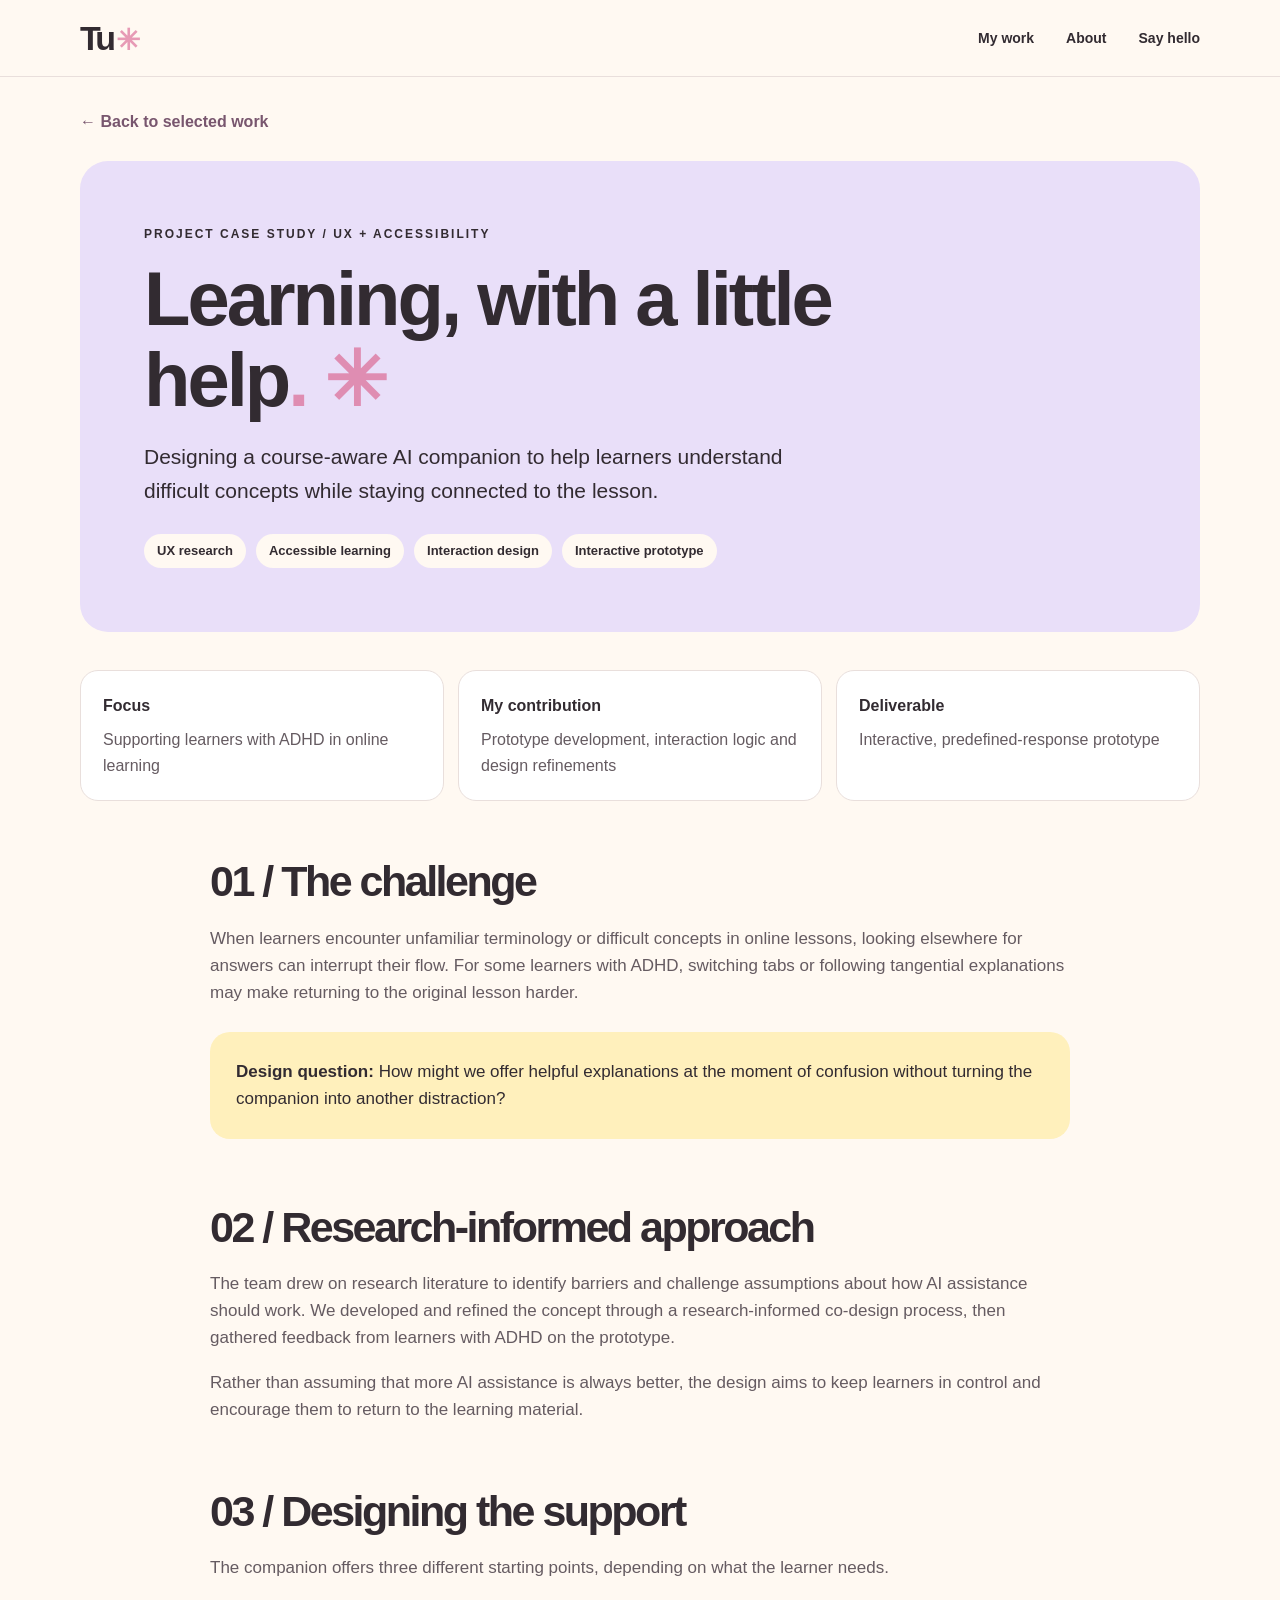
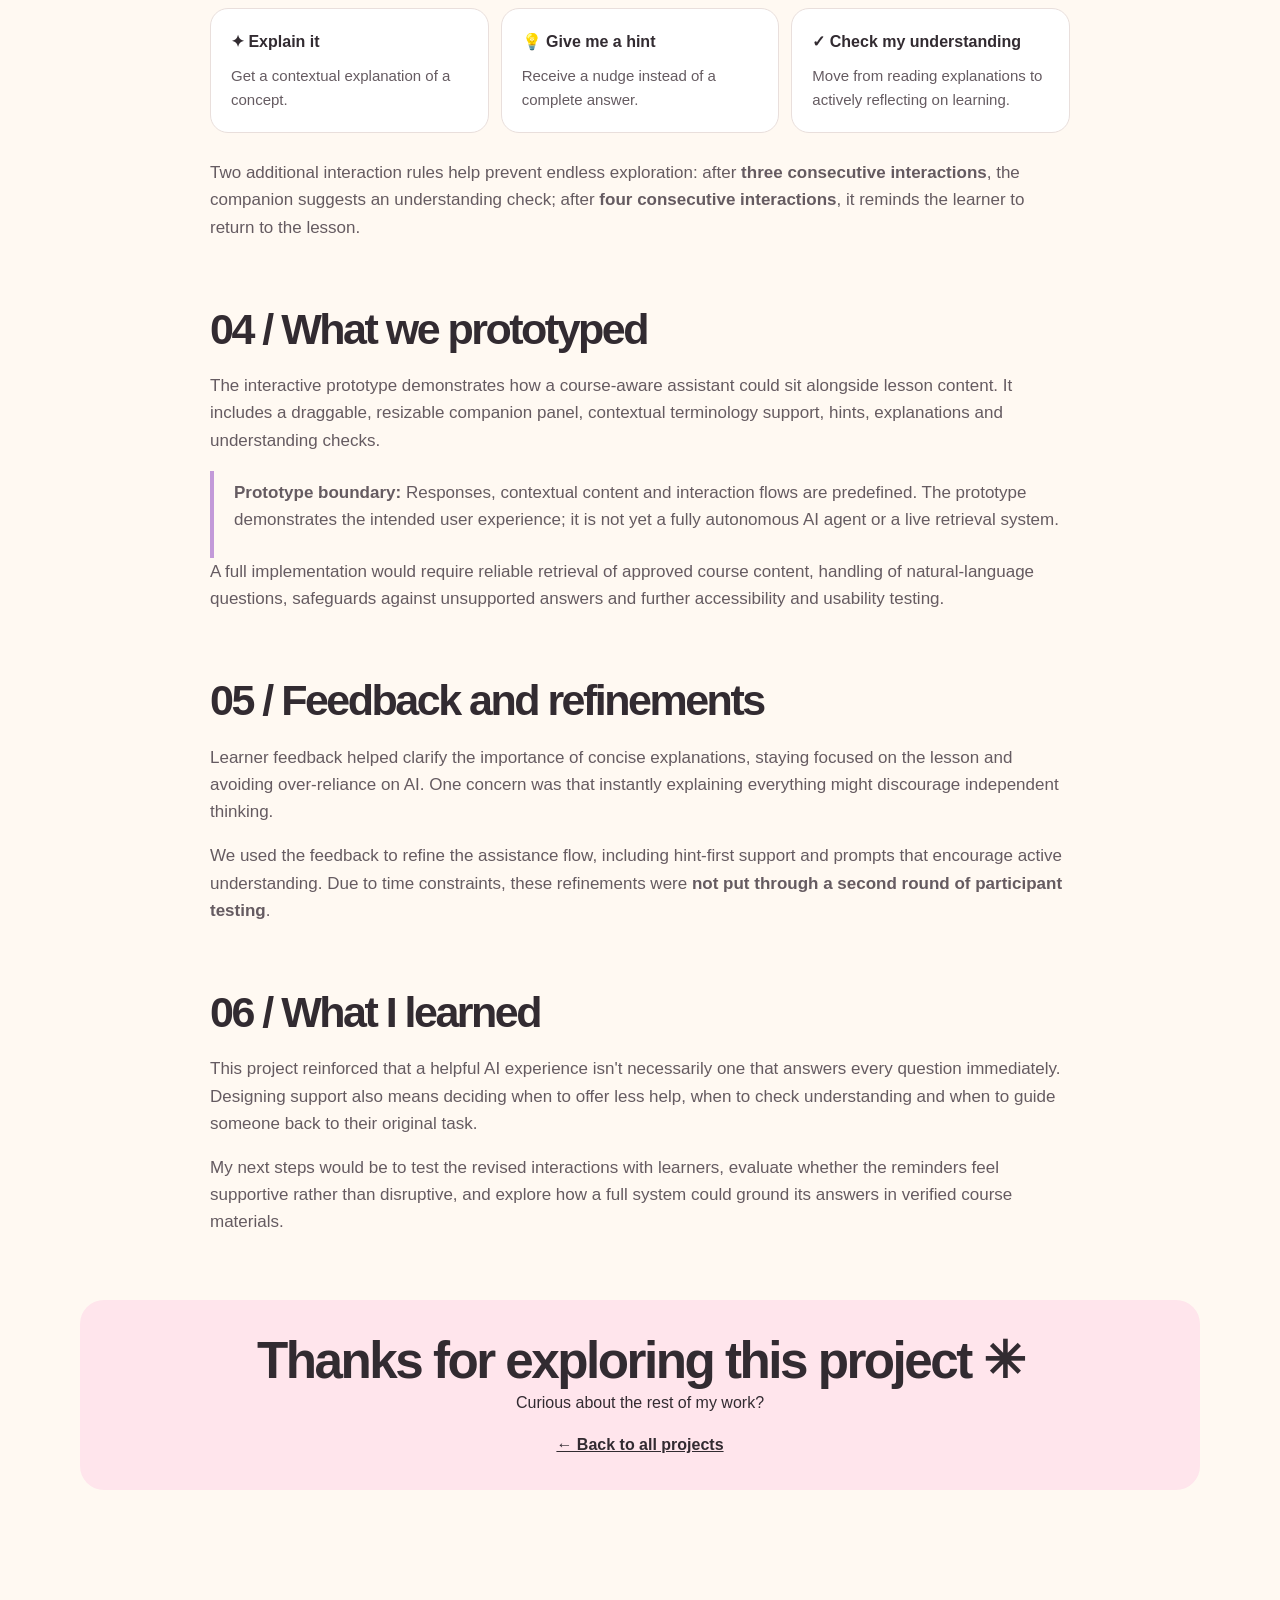
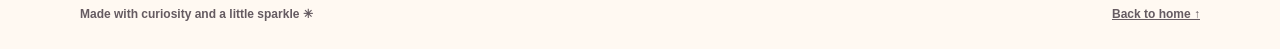
==== ai-learning-companion.html @ a4faad67 "Add AI Learning Companion case study page and update index with project link" ====
<!doctype html>
<html lang="en">

<head>
  <meta charset="utf-8">
  <meta name="viewport" content="width=device-width, initial-scale=1">
  <meta name="description" content="A case study of a course-aware AI learning companion prototype, exploring accessible learning support, hints and understanding checks.">
  <title>AI Learning Companion | Tu</title>
  <link rel="stylesheet" href="styles.css">
</head>

<body><a class="skip-link" href="#main">Skip to content</a>
  <header class="site-header">
    <nav class="nav container" aria-label="Main navigation"><a class="logo" href="index.html#home" aria-label="Tu, back to home">Tu<span class="logo-dot">✳</span></a>
      <div class="nav-links"><a href="index.html#work">My work</a><a href="index.html#about">About</a><a href="index.html#contact">Say hello</a></div>
    </nav>
  </header>
  <main id="main">
    <div class="container case-header"><a class="case-back" href="index.html#work">← Back to selected work</a>
      <div class="case-hero">
        <p class="case-kicker">PROJECT CASE STUDY / UX + ACCESSIBILITY</p>
        <h1>Learning, with a little help<span class="case-star">. ✳</span></h1>
        <p>Designing a course-aware AI companion to help learners understand difficult concepts while staying connected to the lesson.</p>
        <div class="case-tags"><span>UX research</span><span>Accessible learning</span><span>Interaction design</span><span>Interactive prototype</span></div>
      </div>
    </div>
    <div class="container case-main">
      <div class="case-facts">
        <div class="case-fact"><strong>Focus</strong>
          <p>Supporting learners with ADHD in online learning</p>
        </div>
        <div class="case-fact"><strong>My contribution</strong>
          <p>Prototype development, interaction logic and design refinements</p>
        </div>
        <div class="case-fact"><strong>Deliverable</strong>
          <p>Interactive, predefined-response prototype</p>
        </div>
      </div>
      <section class="case-section" aria-labelledby="problem">
        <h2 id="problem">01 / The challenge</h2>
        <p>When learners encounter unfamiliar terminology or difficult concepts in online lessons, looking elsewhere for answers can interrupt their flow. For some learners with ADHD, switching tabs or following tangential explanations may make returning to the original lesson harder.</p>
        <div class="case-callout">
          <p><strong>Design question:</strong> How might we offer helpful explanations at the moment of confusion without turning the companion into another distraction?</p>
        </div>
      </section>
      <section class="case-section" aria-labelledby="approach">
        <h2 id="approach">02 / Research-informed approach</h2>
        <p>The team drew on research literature to identify barriers and challenge assumptions about how AI assistance should work. We developed and refined the concept through a research-informed co-design process, then gathered feedback from learners with ADHD on the prototype.</p>
        <p>Rather than assuming that more AI assistance is always better, the design aims to keep learners in control and encourage them to return to the learning material.</p>
      </section>
      <section class="case-section" aria-labelledby="design">
        <h2 id="design">03 / Designing the support</h2>
        <p>The companion offers three different starting points, depending on what the learner needs.</p>
        <div class="case-steps">
          <div class="case-step"><b>✦ Explain it</b>
            <p>Get a contextual explanation of a concept.</p>
          </div>
          <div class="case-step"><b>💡 Give me a hint</b>
            <p>Receive a nudge instead of a complete answer.</p>
          </div>
          <div class="case-step"><b>✓ Check my understanding</b>
            <p>Move from reading explanations to actively reflecting on learning.</p>
          </div>
        </div>
        <p>Two additional interaction rules help prevent endless exploration: after <strong>three consecutive interactions</strong>, the companion suggests an understanding check; after <strong>four consecutive interactions</strong>, it reminds the learner to return to the lesson.</p>
      </section>
      <section class="case-section" aria-labelledby="prototype">
        <h2 id="prototype">04 / What we prototyped</h2>
        <p>The interactive prototype demonstrates how a course-aware assistant could sit alongside lesson content. It includes a draggable, resizable companion panel, contextual terminology support, hints, explanations and understanding checks.</p>
        <div class="case-notice">
          <p><strong>Prototype boundary:</strong> Responses, contextual content and interaction flows are predefined. The prototype demonstrates the intended user experience; it is not yet a fully autonomous AI agent or a live retrieval system.</p>
        </div>
        <p>A full implementation would require reliable retrieval of approved course content, handling of natural-language questions, safeguards against unsupported answers and further accessibility and usability testing.</p>
      </section>
      <section class="case-section" aria-labelledby="feedback">
        <h2 id="feedback">05 / Feedback and refinements</h2>
        <p>Learner feedback helped clarify the importance of concise explanations, staying focused on the lesson and avoiding over-reliance on AI. One concern was that instantly explaining everything might discourage independent thinking.</p>
        <p>We used the feedback to refine the assistance flow, including hint-first support and prompts that encourage active understanding. Due to time constraints, these refinements were <strong>not put through a second round of participant testing</strong>.</p>
      </section>
      <section class="case-section" aria-labelledby="reflection">
        <h2 id="reflection">06 / What I learned</h2>
        <p>This project reinforced that a helpful AI experience isn't necessarily one that answers every question immediately. Designing support also means deciding when to offer less help, when to check understanding and when to guide someone back to their original task.</p>
        <p>My next steps would be to test the revised interactions with learners, evaluate whether the reminders feel supportive rather than disruptive, and explore how a full system could ground its answers in verified course materials.</p>
      </section>
      <div class="case-next">
        <h2>Thanks for exploring this project ✳</h2>
        <p>Curious about the rest of my work?</p><a href="index.html#work">← Back to all projects</a>
      </div>
    </div>
  </main>
  <footer class="footer container"><span>Made with curiosity and a little sparkle ✳</span><a href="index.html#home">Back to home ↑</a></footer>
</body>

</html>
---- styles.css ----
:root {
    --ink: #322b31;
    --muted: #655b61;
    --cream: #fff9f2;
    --pink: #f5b8c9;
    --pink-light: #ffe5ec;
    --yellow: #f8dc82;
    --yellow-light: #fff0bc;
    --purple: #dcd2f5;
    --line: #e9dfdc;
    --shadow: 0 12px 28px rgba(66, 42, 50, .07);
    font-family: 'Trebuchet MS', Arial, sans-serif;
    color: var(--ink);
    background: var(--cream);
    scroll-behavior: smooth
}

* {
    box-sizing: border-box
}

body {
    margin: 0;
    line-height: 1.6
}

a {
    color: inherit
}

button {
    font: inherit
}

.container {
    width: min(1120px, calc(100% - 48px));
    margin-inline: auto
}

.skip-link {
    position: absolute;
    left: 12px;
    top: -60px;
    background: var(--ink);
    color: white;
    padding: 10px;
    z-index: 100
}

.skip-link:focus {
    top: 12px
}

:focus-visible {
    outline: 3px solid #7d58ba;
    outline-offset: 4px
}

.site-header {
    background: rgba(255, 249, 242, .96);
    border-bottom: 1px solid var(--line);
    position: sticky;
    top: 0;
    z-index: 20;
    backdrop-filter: blur(12px)
}

.nav {
    min-height: 76px;
    display: flex;
    align-items: center;
    justify-content: space-between
}

.logo {
    font-size: 34px;
    font-weight: 900;
    letter-spacing: -3px;
    text-decoration: none;
    line-height: 1
}

.logo-dot {
    color: #e79ab5;
    font-size: 29px;
    margin-left: 3px
}

.nav-links {
    display: flex;
    gap: 32px;
    align-items: center
}

.nav-links a {
    text-decoration: none;
    font-weight: 700;
    font-size: 14px
}

.nav-links a:hover,
.text-link:hover,
.social-links a:hover {
    color: #ae4c75
}

.menu-toggle {
    display: none;
    border: 0;
    background: transparent;
    padding: 10px;
    cursor: pointer
}

.menu-toggle span {
    display: block;
    width: 24px;
    height: 2px;
    background: var(--ink);
    margin: 5px
}

.hero {
    display: grid;
    grid-template-columns: 1.15fr .85fr;
    gap: 40px;
    align-items: center;
    padding-top: 35px;
    padding-bottom: 120px
}

.eyebrow {
    font-size: 12px;
    letter-spacing: 2px;
    font-weight: 900;
    margin: 0 0 22px
}

.sparkle {
    font-size: 22px;
    color: #e39caf;
    margin-right: 8px
}

h1,
h2,
h3,
p {
    margin-top: 0
}

h1,
h2 {
    line-height: 1.15;
    letter-spacing: -2.5px
}

h1 {
    font-size: clamp(43px, 5.4vw, 76px);
    margin-bottom: 25px
}

h2 {
    font-size: clamp(35px, 4vw, 55px);
    margin-bottom: 0
}

.highlight {
    position: relative;
    z-index: 0;
    white-space: nowrap
}

.highlight:before {
    content: '';
    position: absolute;
    inset: 50% -5px 0;
    z-index: -1;
    border-radius: 12px;
    transform: rotate(-2deg)
}

.highlight-pink:before {
    background: var(--pink)
}

.highlight-yellow:before {
    background: var(--yellow)
}

.hero-description {
    max-width: 540px;
    color: var(--muted);
    font-size: 18px;
    margin-bottom: 32px
}

.hero-actions {
    display: flex;
    align-items: center;
    gap: 28px;
    flex-wrap: wrap
}

.button {
    display: inline-flex;
    align-items: center;
    justify-content: center;
    gap: 16px;
    padding: 15px 23px;
    text-decoration: none;
    border-radius: 100px;
    font-weight: 900;
    font-size: 14px;
    transition: transform .2s, box-shadow .2s
}

.button:hover {
    transform: translateY(-3px);
    box-shadow: var(--shadow)
}

.button-primary {
    background: var(--ink);
    color: white
}

.text-link {
    font-weight: 800;
    text-underline-offset: 6px
}

.hero-art {
    height: 420px;
    position: relative;
    isolation: isolate
}

.art-blob {
    position: absolute;
    inset: 25px 35px 35px 45px;
    background: var(--pink-light);
    border-radius: 48% 52% 43% 57% / 52% 40% 60% 48%;
    transform: rotate(-12deg)
}

.art-card {
    position: absolute;
    box-shadow: 0 14px 30px #50313a19
}

.card-code {
    background: white;
    border: 2px solid var(--ink);
    border-radius: 17px;
    top: 100px;
    left: 6%;
    padding: 25px 20px;
    transform: rotate(-7deg);
    width: 82%;
    min-height: 165px;
    display: flex;
    flex-direction: column;
    justify-content: center;
    gap: 18px
}

.mini-label {
    font-size: 12px;
    color: var(--muted);
    letter-spacing: 1px
}

.code-line {
    font-size: clamp(23px, 3vw, 35px);
    font-weight: 900;
    letter-spacing: -1.5px
}

.code-line b {
    color: #bc7092
}

.card-smile {
    background: var(--yellow);
    border: 2px solid var(--ink);
    font-size: 53px;
    font-weight: 900;
    line-height: 1;
    right: 1%;
    top: 37px;
    transform: rotate(14deg);
    padding: 22px;
    border-radius: 22px
}

.art-sticker {
    position: absolute;
    font-size: 65px
}

.sticker-star {
    color: #c4a5ec;
    bottom: 24px;
    left: 30px
}

.sticker-heart {
    color: #e3a4b4;
    right: 20px;
    bottom: 48px;
    transform: rotate(17deg)
}

.art-caption {
    position: absolute;
    bottom: 3px;
    left: 90px;
    font-size: 12px;
    font-weight: 800;
    transform: rotate(-5deg)
}

.work-section {
    background: #fff3ef;
    padding: 80px 0 75px
}

.section-heading {
    display: flex;
    flex-direction: column;
    align-items: flex-start;
    gap: 12px;
    margin-bottom: 32px;
}

.section-heading .eyebrow {
    margin: 0;
}

.section-heading .section-description {
    max-width: 650px;
    color: var(--muted);
    margin: 0;
    line-height: 1.6;
}

.underline-swoosh {
    text-decoration: underline;
    text-decoration-color: var(--yellow);
    text-decoration-thickness: 12px;
    text-underline-offset: -5px
}

.title-star {
    color: #e5a0b7;
    margin-left: 14px
}

.project-grid {
    display: grid;
    grid-template-columns: repeat(2, minmax(0, 1fr));
    gap: 24px
}

.project-card {
    background: white;
    border: 1px solid #f0e1df;
    border-radius: 24px;
    overflow: hidden;
    box-shadow: var(--shadow);
    transition: transform .2s
}

.project-card:hover {
    transform: translateY(-5px)
}

.project-art {
    height: 185px;
    position: relative;
    display: grid;
    place-items: center;
    overflow: hidden
}

.art-learning {
    background: #e8ddfa
}

.art-deploy {
    background: #ffe5ad
}

.art-career {
    background: #ffdbe6
}

.art-store {
    background: #dfead7
}

.art-symbol {
    position: absolute;
    right: 25px;
    top: 3px;
    font-size: 70px;
    opacity: .65
}

.mock-window {
    background: #fff;
    border: 2px solid var(--ink);
    border-radius: 15px;
    width: 66%;
    height: 145px;
    transform: rotate(-5deg);
    padding: 13px;
    box-shadow: 9px 10px 0 #aa93d1
}

.mock-dots {
    display: flex;
    gap: 5px;
    margin-bottom: 12px
}

.mock-dots i {
    width: 7px;
    height: 7px;
    background: #eab7c6;
    border-radius: 50%
}

.mock-title {
    font-weight: 900;
    font-size: 14px;
    margin-bottom: 12px
}

.mock-bubble {
    background: #f9e3aa;
    border-radius: 10px;
    padding: 9px;
    font-size: 12px;
    font-weight: 700;
    margin-bottom: 10px
}

.mock-line {
    height: 7px;
    width: 90%;
    background: #e8e3e8;
    border-radius: 10px;
    margin-bottom: 6px
}

.mock-line.short {
    width: 65%
}

.pipeline {
    display: flex;
    align-items: center;
    gap: 8px;
    transform: rotate(-5deg)
}

.pipeline span {
    background: white;
    border: 2px solid var(--ink);
    border-radius: 13px;
    padding: 17px 13px;
    font-size: 15px;
    font-weight: 900;
    box-shadow: 5px 6px 0 #e5b968
}

.pipeline b {
    font-size: 24px
}

.pipeline-caption {
    position: absolute;
    bottom: 17px;
    font-size: 15px;
    font-weight: 800;
    transform: rotate(-4deg)
}

.resume-card {
    width: 195px;
    height: 170px;
    background: white;
    border: 2px solid var(--ink);
    border-radius: 13px;
    transform: rotate(7deg);
    box-shadow: -10px 10px 0 #efa5bb;
    padding: 20px
}

.resume-avatar {
    background: #e7d9f7;
    width: 40px;
    height: 40px;
    border-radius: 50%;
    text-align: center;
    font-size: 26px
}

.resume-lines {
    margin-top: 12px
}

.resume-lines i {
    display: block;
    background: #e7e0e5;
    height: 7px;
    border-radius: 4px;
    margin: 7px 0
}

.resume-lines i:nth-child(2) {
    width: 80%
}

.resume-lines i:nth-child(3) {
    width: 55%
}

.resume-pill {
    position: absolute;
    right: -35px;
    bottom: 17px;
    background: #fff1a9;
    padding: 6px 11px;
    border-radius: 20px;
    border: 1px solid var(--ink);
    font-size: 11px;
    font-weight: 800
}

.diagram {
    display: flex;
    flex-direction: column;
    align-items: center;
    gap: 0;
    transform: rotate(-5deg)
}

.diagram span {
    background: white;
    border: 2px solid #5c725b;
    border-radius: 8px;
    padding: 5px 26px;
    font-size: 13px;
    font-weight: 900
}

.diagram b {
    line-height: 1.3
}

.project-body {
    padding: 20px 22px 22px
}

.tags {
    display: flex;
    gap: 7px;
    flex-wrap: wrap;
    margin-bottom: 11px
}

.tags span {
    font-size: 11px;
    background: #fff0c4;
    border-radius: 20px;
    padding: 4px 9px;
    font-weight: 800
}

.project-body h3 {
    font-size: 22px;
    line-height: 1.3;
    margin-bottom: 10px;
    letter-spacing: -.6px
}

.project-body>p {
    color: var(--muted);
    font-size: 14px;
    margin-bottom: 12px
}

.project-body .project-note {
    font-size: 11px;
    color: #846d7a;
    margin-bottom: 0;
    font-weight: 800
}

.work-footnote {
    text-align: center;
    font-size: 13px;
    color: var(--muted);
    margin: 28px 0 0
}

.about-section {
    display: grid;
    grid-template-columns: .8fr 1.2fr;
    gap: 100px;
    align-items: center;
    padding-top: 130px;
    padding-bottom: 130px
}

.about-art {
    min-height: 350px;
    display: grid;
    place-items: center;
    position: relative
}

.about-circle {
    height: 310px;
    width: 310px;
    border-radius: 50%;
    background: var(--yellow-light);
    border: 2px dashed #d6b766;
    display: flex;
    align-items: center;
    justify-content: center;
    transform: rotate(-12deg);
    position: relative
}

.about-circle>span {
    font-size: 56px;
    font-weight: 900;
    line-height: 1.1;
    letter-spacing: -3px
}

.about-circle>b {
    position: absolute;
    right: 30px;
    top: 18px;
    font-size: 60px;
    color: #e2a0ba
}

.about-tape {
    position: absolute;
    bottom: 15px;
    right: 0;
    background: var(--pink);
    padding: 9px 20px;
    transform: rotate(7deg);
    font-weight: 800;
    font-size: 13px
}

.about-copy h2 {
    margin-bottom: 25px
}

.about-copy>p:not(.eyebrow) {
    color: var(--muted);
    font-size: 16px;
    margin-bottom: 17px
}

.interest-list {
    display: flex;
    gap: 10px;
    flex-wrap: wrap;
    margin-top: 25px
}

.interest-list span {
    padding: 8px 12px;
    background: #fff0c4;
    border-radius: 20px;
    font-weight: 800;
    font-size: 12px
}

.interest-list span:nth-child(even) {
    background: #ffe0e9
}

.contact-section {
    background: var(--yellow);
    padding: 85px 0
}

.contact-inner {
    display: flex;
    justify-content: space-between;
    align-items: center;
    gap: 40px
}

.contact-inner h2 {
    font-size: clamp(31px, 3.5vw, 48px);
    margin-bottom: 20px
}

.contact-inner h2 em {
    font-style: normal;
    text-decoration: underline;
    text-decoration-color: #e79bb3;
    text-decoration-thickness: 9px;
    text-underline-offset: -2px
}

.contact-inner p:not(.eyebrow) {
    color: #534b42
}

.contact-actions {
    min-width: 240px
}

.social-links {
    display: flex;
    gap: 20px;
    margin-top: 20px
}

.social-links a {
    font-weight: 900;
    font-size: 14px;
    text-underline-offset: 4px
}

.placeholder-warning {
    max-width: 260px;
    font-size: 11px;
    margin-top: 15px
}

.footer {
    display: flex;
    justify-content: space-between;
    gap: 20px;
    padding-top: 25px;
    padding-bottom: 25px;
    font-size: 12px;
    font-weight: 800;
    color: var(--muted)
}

@media(max-width:850px) {
    .hero {
        grid-template-columns: 1fr;
        padding-top: 70px;
        padding-bottom: 75px
    }

    .hero-art {
        height: 320px;
        max-width: 440px;
        width: 100%;
        margin: auto
    }

    .card-code {
        top: 70px
    }

    .section-heading {
        align-items: start;
        flex-direction: column;
        gap: 12px
    }

    .about-section {
        gap: 35px
    }

    .about-circle {
        height: 240px;
        width: 240px
    }

    .about-circle>span {
        font-size: 44px
    }

    .about-art {
        min-height: 280px
    }
}

@media(max-width:620px) {
    .container {
        width: min(100% - 32px, 1120px)
    }

    .nav {
        min-height: 65px
    }

    .menu-toggle {
        display: block
    }

    .nav-links {
        display: none;
        position: absolute;
        top: 65px;
        left: 0;
        right: 0;
        background: var(--cream);
        border-bottom: 1px solid var(--line);
        padding: 18px 24px;
        flex-direction: column;
        align-items: stretch;
        gap: 18px
    }

    .nav-links.open {
        display: flex
    }

    .hero {
        gap: 0;
        padding-top: 60px
    }

    .hero-description {
        font-size: 16px
    }

    .hero-art {
        height: 290px
    }

    .card-code {
        left: 7%;
        top: 65px;
        min-height: 130px;
        padding: 16px
    }

    .card-smile {
        font-size: 36px;
        right: 5%;
        top: 28px
    }

    .art-sticker {
        font-size: 45px
    }

    .work-section {
        padding: 70px 0
    }

    .project-grid {
        grid-template-columns: 1fr
    }

    .project-art {
        height: 185px
    }

    .about-section {
        grid-template-columns: 1fr;
        padding-top: 70px;
        padding-bottom: 80px
    }

    .about-art {
        min-height: 255px;
        order: 2
    }

    .about-copy {
        order: 1
    }

    .contact-section {
        padding: 65px 0
    }

    .contact-inner {
        flex-direction: column;
        align-items: start
    }

    .footer {
        flex-direction: column;
        gap: 4px
    }

    h1 {
        letter-spacing: -2px
    }

    h2 {
        letter-spacing: -1.5px
    }
}

@media(prefers-reduced-motion:reduce) {

    *,
    *:before,
    *:after {
        scroll-behavior: auto !important;
        transition: none !important;
        animation: none !important
    }
}

/* Case study navigation and accessible project link */
#work {
    /* scroll-margin-top: 105px; */
}

.project-title-link {
    color: inherit;
    text-decoration: none;
}

.project-title-link:hover,
.project-title-link:focus-visible {
    color: #9c5275;
    text-decoration: underline;
    text-underline-offset: 5px;
}

.case-header {
    padding: 32px 0 0;
}

.case-back {
    display: inline-block;
    color: #78566e;
    font-weight: 800;
    text-decoration: none;
    margin-bottom: 26px;
}

.case-back:hover {
    text-decoration: underline;
}

.case-hero {
    background: #e9dff9;
    border-radius: 28px;
    padding: clamp(28px, 5vw, 66px);
    position: relative;
    overflow: hidden;
}

.case-hero h1 {
    max-width: 780px;
    font-size: clamp(40px, 6vw, 76px);
    line-height: 1.07;
    letter-spacing: -3px;
    margin: 14px 0 20px;
}

.case-hero p {
    max-width: 690px;
    font-size: clamp(16px, 2vw, 21px);
}

.case-kicker {
    font-size: 12px !important;
    font-weight: 900;
    letter-spacing: 2px;
}

.case-star {
    color: #df8db2;
}

.case-tags {
    display: flex;
    flex-wrap: wrap;
    gap: 10px;
    margin-top: 26px;
}

.case-tags span {
    background: #fff9f2;
    border-radius: 30px;
    padding: 7px 13px;
    font-size: 13px;
    font-weight: 800;
}

.case-main {
    padding: 38px 0 90px;
}

.case-facts {
    display: grid;
    grid-template-columns: repeat(3, minmax(0, 1fr));
    gap: 14px;
    margin-bottom: 56px;
}

.case-fact {
    border: 1px solid var(--line);
    background: white;
    border-radius: 18px;
    padding: 22px;
}

.case-fact strong {
    display: block;
    margin-bottom: 8px;
}

.case-fact p {
    margin: 0;
    color: var(--muted);
}

.case-section {
    max-width: 860px;
    margin: 0 auto 64px;
}

.case-section h2 {
    font-size: clamp(30px, 4vw, 43px);
    margin: 0 0 18px;
}

.case-section p {
    color: var(--muted);
    font-size: 17px;
}

.case-section ul {
    color: var(--muted);
    padding-left: 24px;
}

.case-section li {
    margin: 9px 0;
}

.case-callout {
    background: #fff0bc;
    border-radius: 20px;
    padding: 26px;
    margin: 26px 0;
}

.case-callout p {
    margin: 0;
    color: var(--ink);
}

.case-steps {
    display: grid;
    grid-template-columns: repeat(3, minmax(0, 1fr));
    gap: 12px;
    margin: 26px 0;
}

.case-step {
    background: #fff;
    border: 1px solid var(--line);
    border-radius: 18px;
    padding: 20px;
}

.case-step b {
    display: block;
    margin-bottom: 10px;
}

.case-step p {
    font-size: 15px;
    margin: 0;
}

.case-notice {
    border-left: 4px solid #c39ad9;
    padding: 8px 0 8px 20px;
}

.case-next {
    background: #ffe5ec;
    border-radius: 24px;
    padding: 32px;
    text-align: center;
}

.case-next a {
    color: var(--ink);
    font-weight: 900;
}

@media(max-width:680px) {

    .case-facts,
    .case-steps {
        grid-template-columns: 1fr;
    }

    .case-hero h1 {
        letter-spacing: -1.5px;
    }

    .case-main {
        padding-top: 24px;
    }
}
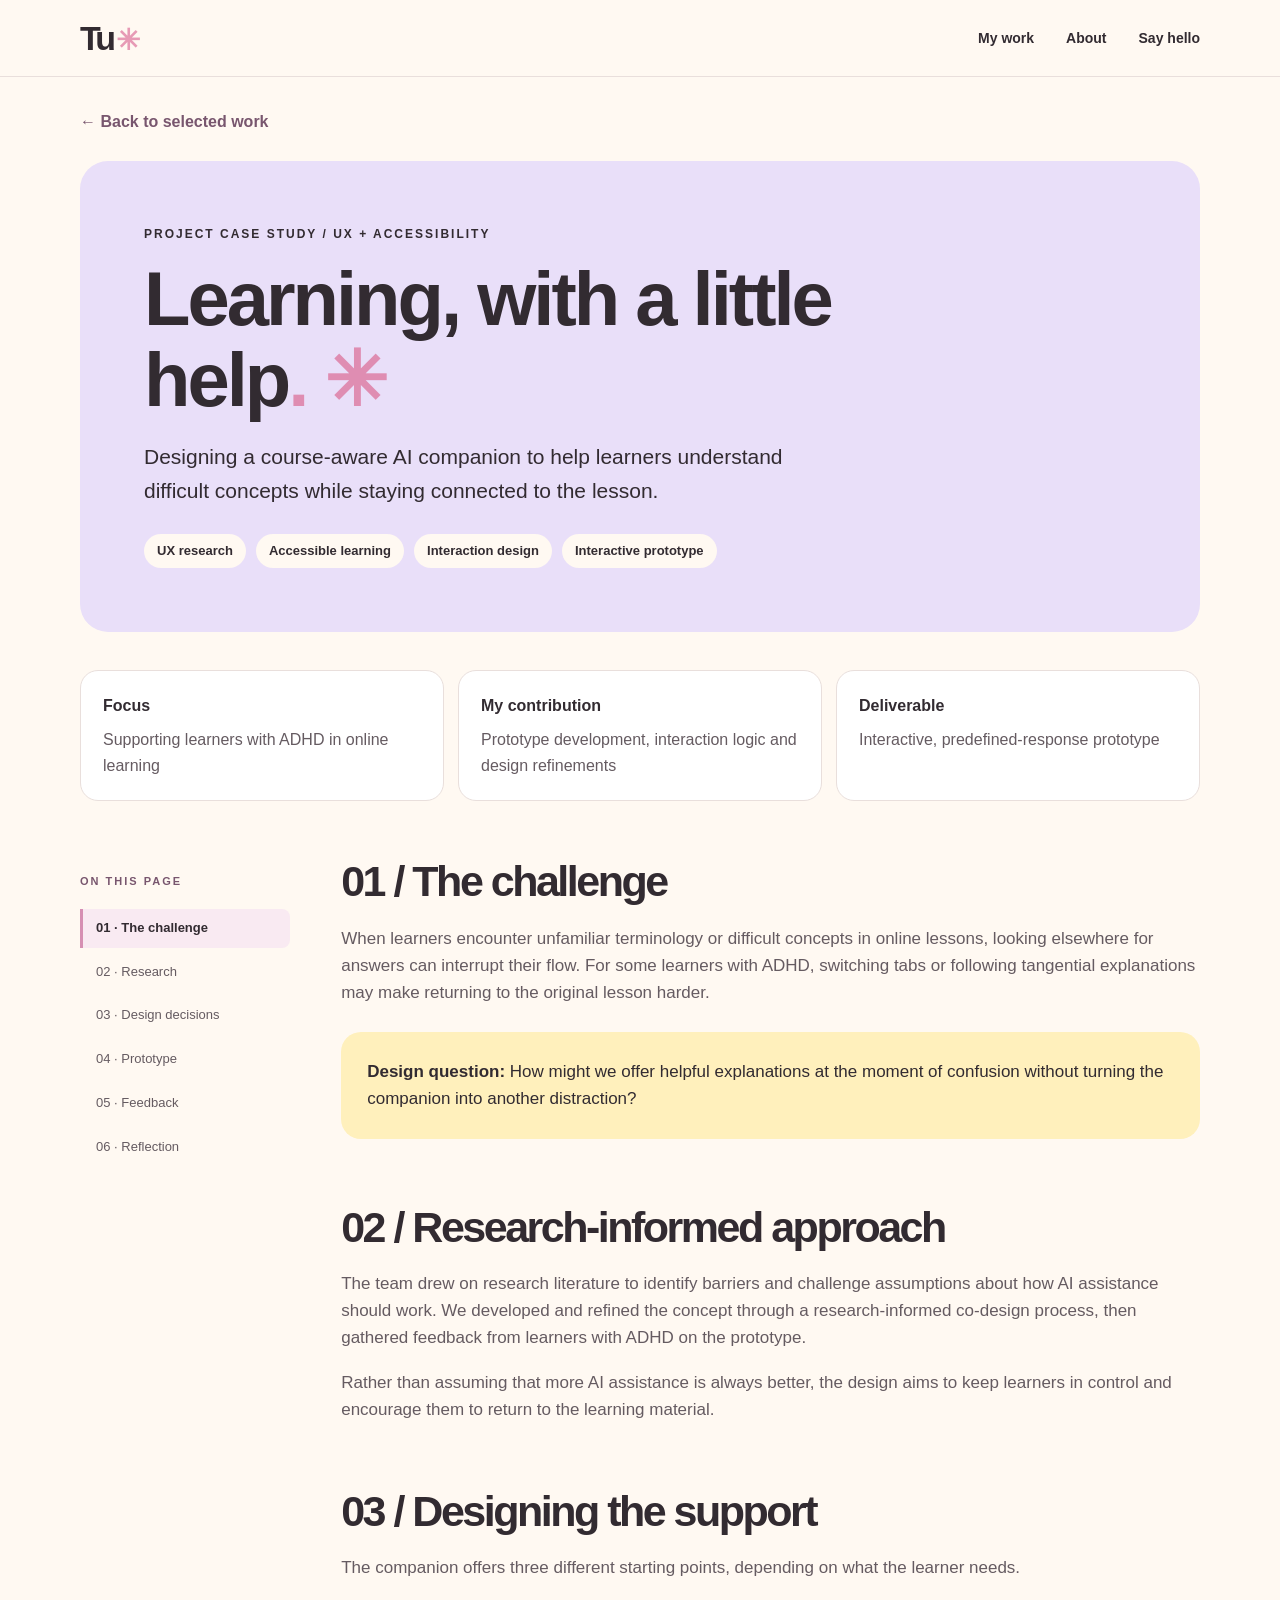
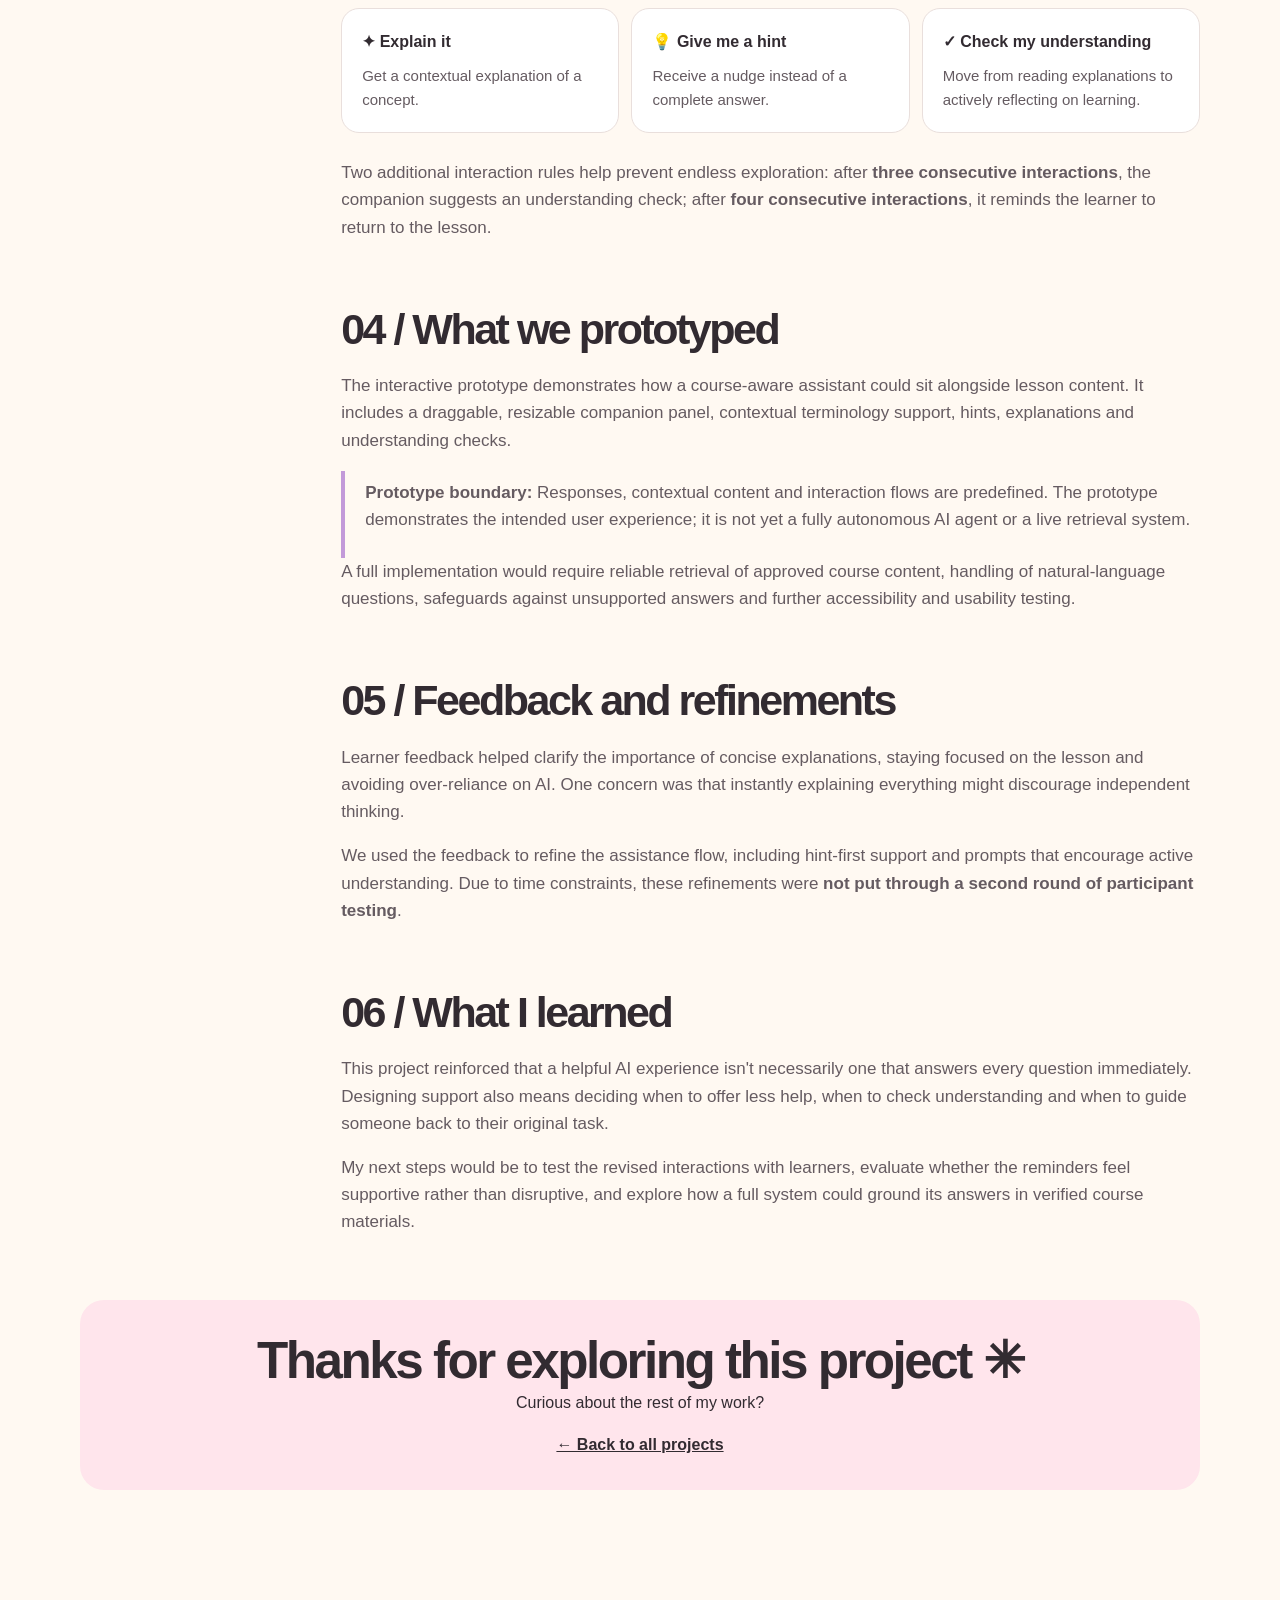
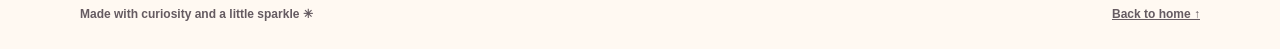
==== commit 851ee924: "Add case study navigation functionality and styles" ====
--- a/ai-learning-companion.html
+++ b/ai-learning-companion.html
@@ -36,59 +36,77 @@
           <p>Interactive, predefined-response prototype</p>
         </div>
       </div>
-      <section class="case-section" aria-labelledby="problem">
-        <h2 id="problem">01 / The challenge</h2>
-        <p>When learners encounter unfamiliar terminology or difficult concepts in online lessons, looking elsewhere for answers can interrupt their flow. For some learners with ADHD, switching tabs or following tangential explanations may make returning to the original lesson harder.</p>
-        <div class="case-callout">
-          <p><strong>Design question:</strong> How might we offer helpful explanations at the moment of confusion without turning the companion into another distraction?</p>
+      <div class="case-reading-layout">
+        <aside class="case-toc" aria-label="On this page">
+          <p class="case-toc-title">ON THIS PAGE</p>
+          <nav aria-label="Case study sections"><a href="#problem">01 · The challenge</a><a href="#approach">02 · Research</a><a href="#design">03 · Design decisions</a><a href="#prototype">04 · Prototype</a><a href="#feedback">05 · Feedback</a><a href="#reflection">06 · Reflection</a></nav>
+        </aside>
+        <div class="case-reading-content">
+          <div class="case-mobile-jump"><label for="case-jump">Jump to section</label><select id="case-jump">
+              <option value="">Choose a section…</option>
+              <option value="problem">01 · The challenge</option>
+              <option value="approach">02 · Research</option>
+              <option value="design">03 · Design decisions</option>
+              <option value="prototype">04 · Prototype</option>
+              <option value="feedback">05 · Feedback</option>
+              <option value="reflection">06 · Reflection</option>
+            </select></div>
+          <section class="case-section" aria-labelledby="problem">
+            <h2 id="problem">01 / The challenge</h2>
+            <p>When learners encounter unfamiliar terminology or difficult concepts in online lessons, looking elsewhere for answers can interrupt their flow. For some learners with ADHD, switching tabs or following tangential explanations may make returning to the original lesson harder.</p>
+            <div class="case-callout">
+              <p><strong>Design question:</strong> How might we offer helpful explanations at the moment of confusion without turning the companion into another distraction?</p>
+            </div>
+          </section>
+          <section class="case-section" aria-labelledby="approach">
+            <h2 id="approach">02 / Research-informed approach</h2>
+            <p>The team drew on research literature to identify barriers and challenge assumptions about how AI assistance should work. We developed and refined the concept through a research-informed co-design process, then gathered feedback from learners with ADHD on the prototype.</p>
+            <p>Rather than assuming that more AI assistance is always better, the design aims to keep learners in control and encourage them to return to the learning material.</p>
+          </section>
+          <section class="case-section" aria-labelledby="design">
+            <h2 id="design">03 / Designing the support</h2>
+            <p>The companion offers three different starting points, depending on what the learner needs.</p>
+            <div class="case-steps">
+              <div class="case-step"><b>✦ Explain it</b>
+                <p>Get a contextual explanation of a concept.</p>
+              </div>
+              <div class="case-step"><b>💡 Give me a hint</b>
+                <p>Receive a nudge instead of a complete answer.</p>
+              </div>
+              <div class="case-step"><b>✓ Check my understanding</b>
+                <p>Move from reading explanations to actively reflecting on learning.</p>
+              </div>
+            </div>
+            <p>Two additional interaction rules help prevent endless exploration: after <strong>three consecutive interactions</strong>, the companion suggests an understanding check; after <strong>four consecutive interactions</strong>, it reminds the learner to return to the lesson.</p>
+          </section>
+          <section class="case-section" aria-labelledby="prototype">
+            <h2 id="prototype">04 / What we prototyped</h2>
+            <p>The interactive prototype demonstrates how a course-aware assistant could sit alongside lesson content. It includes a draggable, resizable companion panel, contextual terminology support, hints, explanations and understanding checks.</p>
+            <div class="case-notice">
+              <p><strong>Prototype boundary:</strong> Responses, contextual content and interaction flows are predefined. The prototype demonstrates the intended user experience; it is not yet a fully autonomous AI agent or a live retrieval system.</p>
+            </div>
+            <p>A full implementation would require reliable retrieval of approved course content, handling of natural-language questions, safeguards against unsupported answers and further accessibility and usability testing.</p>
+          </section>
+          <section class="case-section" aria-labelledby="feedback">
+            <h2 id="feedback">05 / Feedback and refinements</h2>
+            <p>Learner feedback helped clarify the importance of concise explanations, staying focused on the lesson and avoiding over-reliance on AI. One concern was that instantly explaining everything might discourage independent thinking.</p>
+            <p>We used the feedback to refine the assistance flow, including hint-first support and prompts that encourage active understanding. Due to time constraints, these refinements were <strong>not put through a second round of participant testing</strong>.</p>
+          </section>
+          <section class="case-section" aria-labelledby="reflection">
+            <h2 id="reflection">06 / What I learned</h2>
+            <p>This project reinforced that a helpful AI experience isn't necessarily one that answers every question immediately. Designing support also means deciding when to offer less help, when to check understanding and when to guide someone back to their original task.</p>
+            <p>My next steps would be to test the revised interactions with learners, evaluate whether the reminders feel supportive rather than disruptive, and explore how a full system could ground its answers in verified course materials.</p>
+          </section>
         </div>
-      </section>
-      <section class="case-section" aria-labelledby="approach">
-        <h2 id="approach">02 / Research-informed approach</h2>
-        <p>The team drew on research literature to identify barriers and challenge assumptions about how AI assistance should work. We developed and refined the concept through a research-informed co-design process, then gathered feedback from learners with ADHD on the prototype.</p>
-        <p>Rather than assuming that more AI assistance is always better, the design aims to keep learners in control and encourage them to return to the learning material.</p>
-      </section>
-      <section class="case-section" aria-labelledby="design">
-        <h2 id="design">03 / Designing the support</h2>
-        <p>The companion offers three different starting points, depending on what the learner needs.</p>
-        <div class="case-steps">
-          <div class="case-step"><b>✦ Explain it</b>
-            <p>Get a contextual explanation of a concept.</p>
-          </div>
-          <div class="case-step"><b>💡 Give me a hint</b>
-            <p>Receive a nudge instead of a complete answer.</p>
-          </div>
-          <div class="case-step"><b>✓ Check my understanding</b>
-            <p>Move from reading explanations to actively reflecting on learning.</p>
-          </div>
-        </div>
-        <p>Two additional interaction rules help prevent endless exploration: after <strong>three consecutive interactions</strong>, the companion suggests an understanding check; after <strong>four consecutive interactions</strong>, it reminds the learner to return to the lesson.</p>
-      </section>
-      <section class="case-section" aria-labelledby="prototype">
-        <h2 id="prototype">04 / What we prototyped</h2>
-        <p>The interactive prototype demonstrates how a course-aware assistant could sit alongside lesson content. It includes a draggable, resizable companion panel, contextual terminology support, hints, explanations and understanding checks.</p>
-        <div class="case-notice">
-          <p><strong>Prototype boundary:</strong> Responses, contextual content and interaction flows are predefined. The prototype demonstrates the intended user experience; it is not yet a fully autonomous AI agent or a live retrieval system.</p>
-        </div>
-        <p>A full implementation would require reliable retrieval of approved course content, handling of natural-language questions, safeguards against unsupported answers and further accessibility and usability testing.</p>
-      </section>
-      <section class="case-section" aria-labelledby="feedback">
-        <h2 id="feedback">05 / Feedback and refinements</h2>
-        <p>Learner feedback helped clarify the importance of concise explanations, staying focused on the lesson and avoiding over-reliance on AI. One concern was that instantly explaining everything might discourage independent thinking.</p>
-        <p>We used the feedback to refine the assistance flow, including hint-first support and prompts that encourage active understanding. Due to time constraints, these refinements were <strong>not put through a second round of participant testing</strong>.</p>
-      </section>
-      <section class="case-section" aria-labelledby="reflection">
-        <h2 id="reflection">06 / What I learned</h2>
-        <p>This project reinforced that a helpful AI experience isn't necessarily one that answers every question immediately. Designing support also means deciding when to offer less help, when to check understanding and when to guide someone back to their original task.</p>
-        <p>My next steps would be to test the revised interactions with learners, evaluate whether the reminders feel supportive rather than disruptive, and explore how a full system could ground its answers in verified course materials.</p>
-      </section>
+      </div>
       <div class="case-next">
         <h2>Thanks for exploring this project ✳</h2>
         <p>Curious about the rest of my work?</p><a href="index.html#work">← Back to all projects</a>
       </div>
     </div>
   </main>
-  <footer class="footer container"><span>Made with curiosity and a little sparkle ✳</span><a href="index.html#home">Back to home ↑</a></footer>
+  <footer class="footer container"><span>Made with curiosity and a little sparkle ✳</span><a href="index.html#home">Back to home ↑</a></footer><a class="case-to-top" href="#main" aria-label="Back to top" title="Back to top">↑</a>
+  <script src="case-navigation.js" defer></script>
 </body>
 
 </html>
--- a/styles.css
+++ b/styles.css
@@ -323,7 +323,7 @@
 
 .work-section {
     background: #fff3ef;
-    padding: 80px 0 75px
+    padding: 68px 0 75px
 }
 
 .section-heading {
@@ -919,7 +919,7 @@
 
 /* Case study navigation and accessible project link */
 #work {
-    /* scroll-margin-top: 105px; */
+    scroll-margin-top: 105px;
 }
 
 .project-title-link {
@@ -1115,4 +1115,161 @@
     .case-main {
         padding-top: 24px;
     }
+}
+
+
+/* Case study: sticky contents navigation and back-to-top */
+.case-reading-layout {
+    display: grid;
+    grid-template-columns: 210px minmax(0, 1fr);
+    gap: clamp(28px, 4vw, 64px);
+    align-items: start;
+}
+
+.case-reading-content {
+    min-width: 0;
+}
+
+.case-reading-content .case-section {
+    max-width: none;
+    margin-left: 0;
+    margin-right: 0;
+}
+
+.case-toc {
+    position: sticky;
+    top: 105px;
+    padding: 16px 0 20px;
+}
+
+.case-toc-title {
+    font-size: 11px;
+    letter-spacing: 2px;
+    font-weight: 900;
+    color: #78566e;
+    margin: 0 0 18px;
+}
+
+.case-toc nav {
+    display: flex;
+    flex-direction: column;
+    gap: 5px;
+}
+
+.case-toc a {
+    display: block;
+    border-left: 3px solid transparent;
+    border-radius: 0 8px 8px 0;
+    padding: 10px 9px 10px 13px;
+    font-size: 13px;
+    line-height: 1.45;
+    text-decoration: none;
+    color: var(--muted);
+    transition: background .2s, color .2s, border-color .2s;
+}
+
+.case-toc a:hover,
+.case-toc a:focus-visible {
+    background: #f8edf5;
+    color: var(--ink);
+}
+
+.case-toc a.active {
+    border-left-color: #d68fb3;
+    background: #f9eaf2;
+    color: var(--ink);
+    font-weight: 800;
+}
+
+.case-reading-content .case-section h2 {
+    scroll-margin-top: 110px;
+}
+
+.case-to-top {
+    position: fixed;
+    right: 26px;
+    bottom: 26px;
+    z-index: 30;
+    width: 46px;
+    height: 46px;
+    border-radius: 50%;
+    background: #f5d5e4;
+    color: var(--ink);
+    border: 1px solid #e9b7cd;
+    box-shadow: 0 8px 22px #322b3122;
+    display: grid;
+    place-items: center;
+    font-size: 25px;
+    font-weight: 800;
+    text-decoration: none;
+    opacity: 0;
+    visibility: hidden;
+    transform: translateY(10px);
+    transition: opacity .2s, transform .2s, visibility .2s;
+}
+
+.case-to-top.visible {
+    opacity: 1;
+    visibility: visible;
+    transform: translateY(0);
+}
+
+.case-to-top:hover {
+    background: #eec2d7;
+}
+
+.case-to-top:focus-visible {
+    outline: 3px solid #875a96;
+    outline-offset: 3px;
+}
+
+.case-mobile-jump {
+    display: none;
+}
+
+@media (max-width:850px) {
+    .case-reading-layout {
+        display: block;
+    }
+
+    .case-toc {
+        display: none;
+    }
+
+    .case-mobile-jump {
+        display: flex;
+        flex-direction: column;
+        gap: 7px;
+        margin-bottom: 35px;
+    }
+
+    .case-mobile-jump label {
+        font-size: 12px;
+        font-weight: 800;
+        letter-spacing: 1px;
+        color: #78566e;
+    }
+
+    .case-mobile-jump select {
+        width: 100%;
+        padding: 12px 14px;
+        border-radius: 12px;
+        border: 1px solid var(--line);
+        background: white;
+        color: var(--ink);
+        font: inherit;
+    }
+
+    .case-to-top {
+        right: 16px;
+        bottom: 18px;
+    }
+}
+
+@media (prefers-reduced-motion:reduce) {
+
+    .case-toc a,
+    .case-to-top {
+        transition: none;
+    }
 }
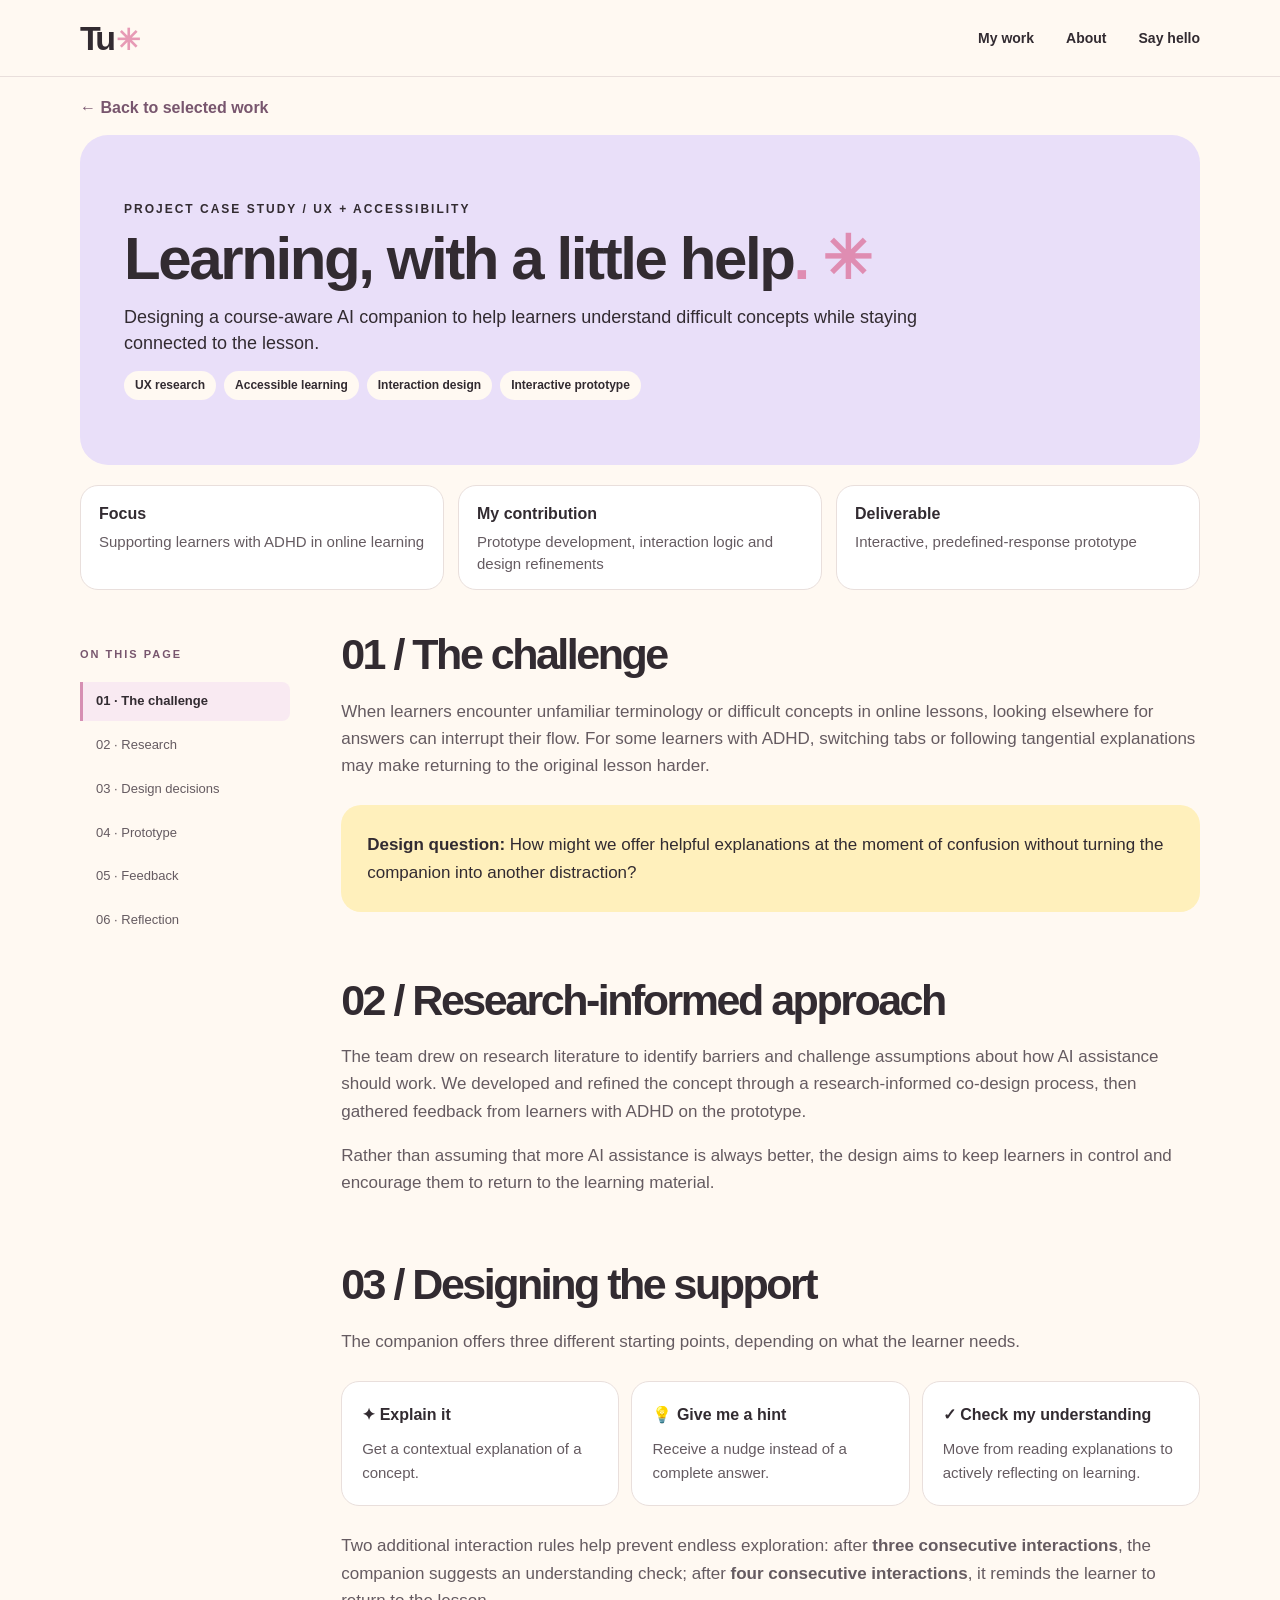
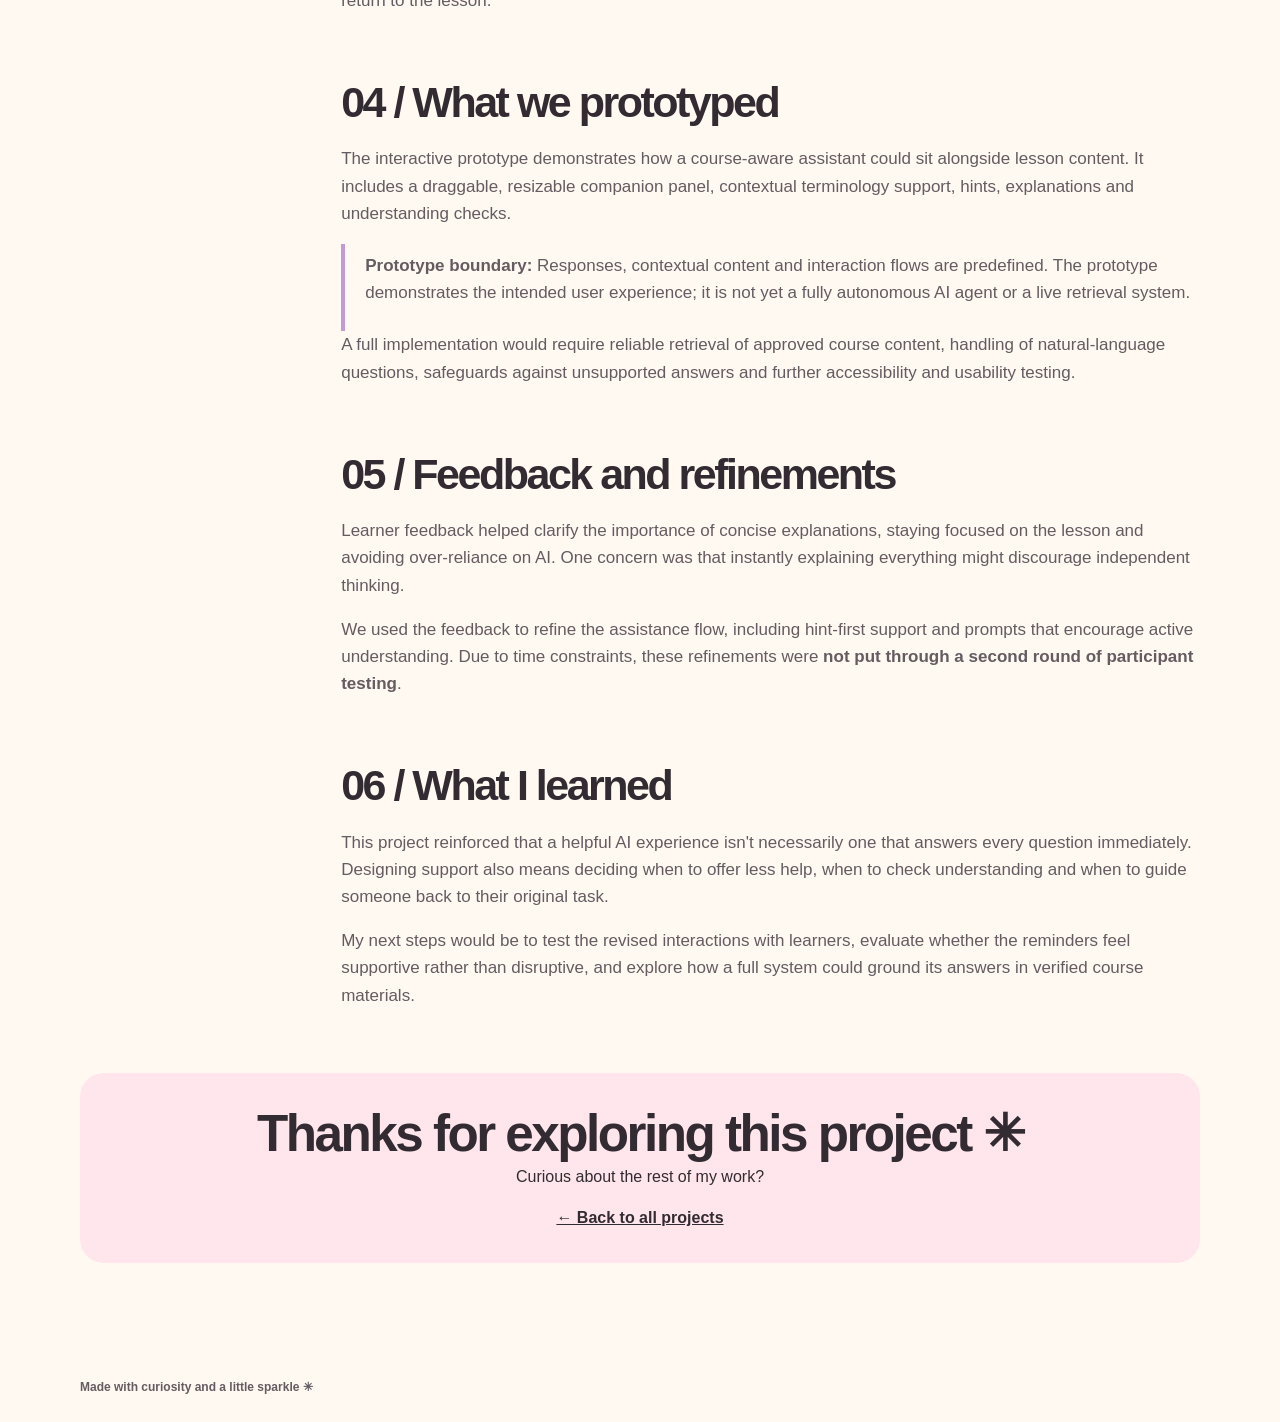
==== commit e577866c: "resize case hero for better fitting" ====
--- a/ai-learning-companion.html
+++ b/ai-learning-companion.html
@@ -105,7 +105,7 @@
       </div>
     </div>
   </main>
-  <footer class="footer container"><span>Made with curiosity and a little sparkle ✳</span><a href="index.html#home">Back to home ↑</a></footer><a class="case-to-top" href="#main" aria-label="Back to top" title="Back to top">↑</a>
+  <footer class="footer container"><span>Made with curiosity and a little sparkle ✳</span>
   <script src="case-navigation.js" defer></script>
 </body>
 
--- a/styles.css
+++ b/styles.css
@@ -323,7 +323,7 @@
 
 .work-section {
     background: #fff3ef;
-    padding: 68px 0 75px
+    padding: 80px 0 75px
 }
 
 .section-heading {
@@ -918,10 +918,6 @@
 }
 
 /* Case study navigation and accessible project link */
-#work {
-    scroll-margin-top: 105px;
-}
-
 .project-title-link {
     color: inherit;
     text-decoration: none;
@@ -1272,4 +1268,48 @@
     .case-to-top {
         transition: none;
     }
-}+}
+
+/* Compact case-study introduction — scoped to the case page only. */
+@media (min-width: 1100px) {
+    .case-hero h1 {
+        max-width: none;
+        font-size: clamp(36px, 3.55vw, 53px);
+        letter-spacing: -2.4px;
+        white-space: nowrap;
+    }
+}
+.case-header { padding-top: 18px; }
+.case-back { margin-bottom: 14px; }
+.case-hero { padding: clamp(22px, 3vw, 36px); }
+.case-hero h1 { margin: 6px 0 12px; line-height: 1.12; }
+.case-hero p:not(.case-kicker) { max-width: 850px; font-size: clamp(15px, 1.5vw, 18px); line-height: 1.45; margin-bottom: 0; }
+.case-kicker { margin-bottom: 6px; }
+.case-tags { margin-top: 15px; gap: 8px; }
+.case-tags span { padding: 5px 11px; font-size: 12px; }
+.case-main { padding-top: 20px; }
+.case-facts { gap: 14px; margin-bottom: 40px; }
+.case-fact { padding: 15px 18px; }
+.case-fact strong { margin-bottom: 4px; }
+.case-fact p { font-size: 15px; line-height: 1.45; }
+@media (max-width: 1099px) {
+    .case-hero h1 { font-size: clamp(34px, 5vw, 54px); letter-spacing: -1.7px; }
+}
+@media (max-width: 680px) {
+    .case-header { padding-top: 16px; }
+    .case-hero { padding: 24px 20px; }
+    .case-hero h1 { font-size: clamp(32px, 8vw, 46px); white-space: normal; }
+    .case-facts { margin-bottom: 32px; }
+}
+
+/* Case study hero — desktop refinement */
+@media (min-width: 1100px) {
+    .case-hero {
+      padding: 65px 44px;
+    }
+  
+    .case-hero h1 {
+      font-size: 60px;
+      line-height: 1.12;
+    }
+  }
